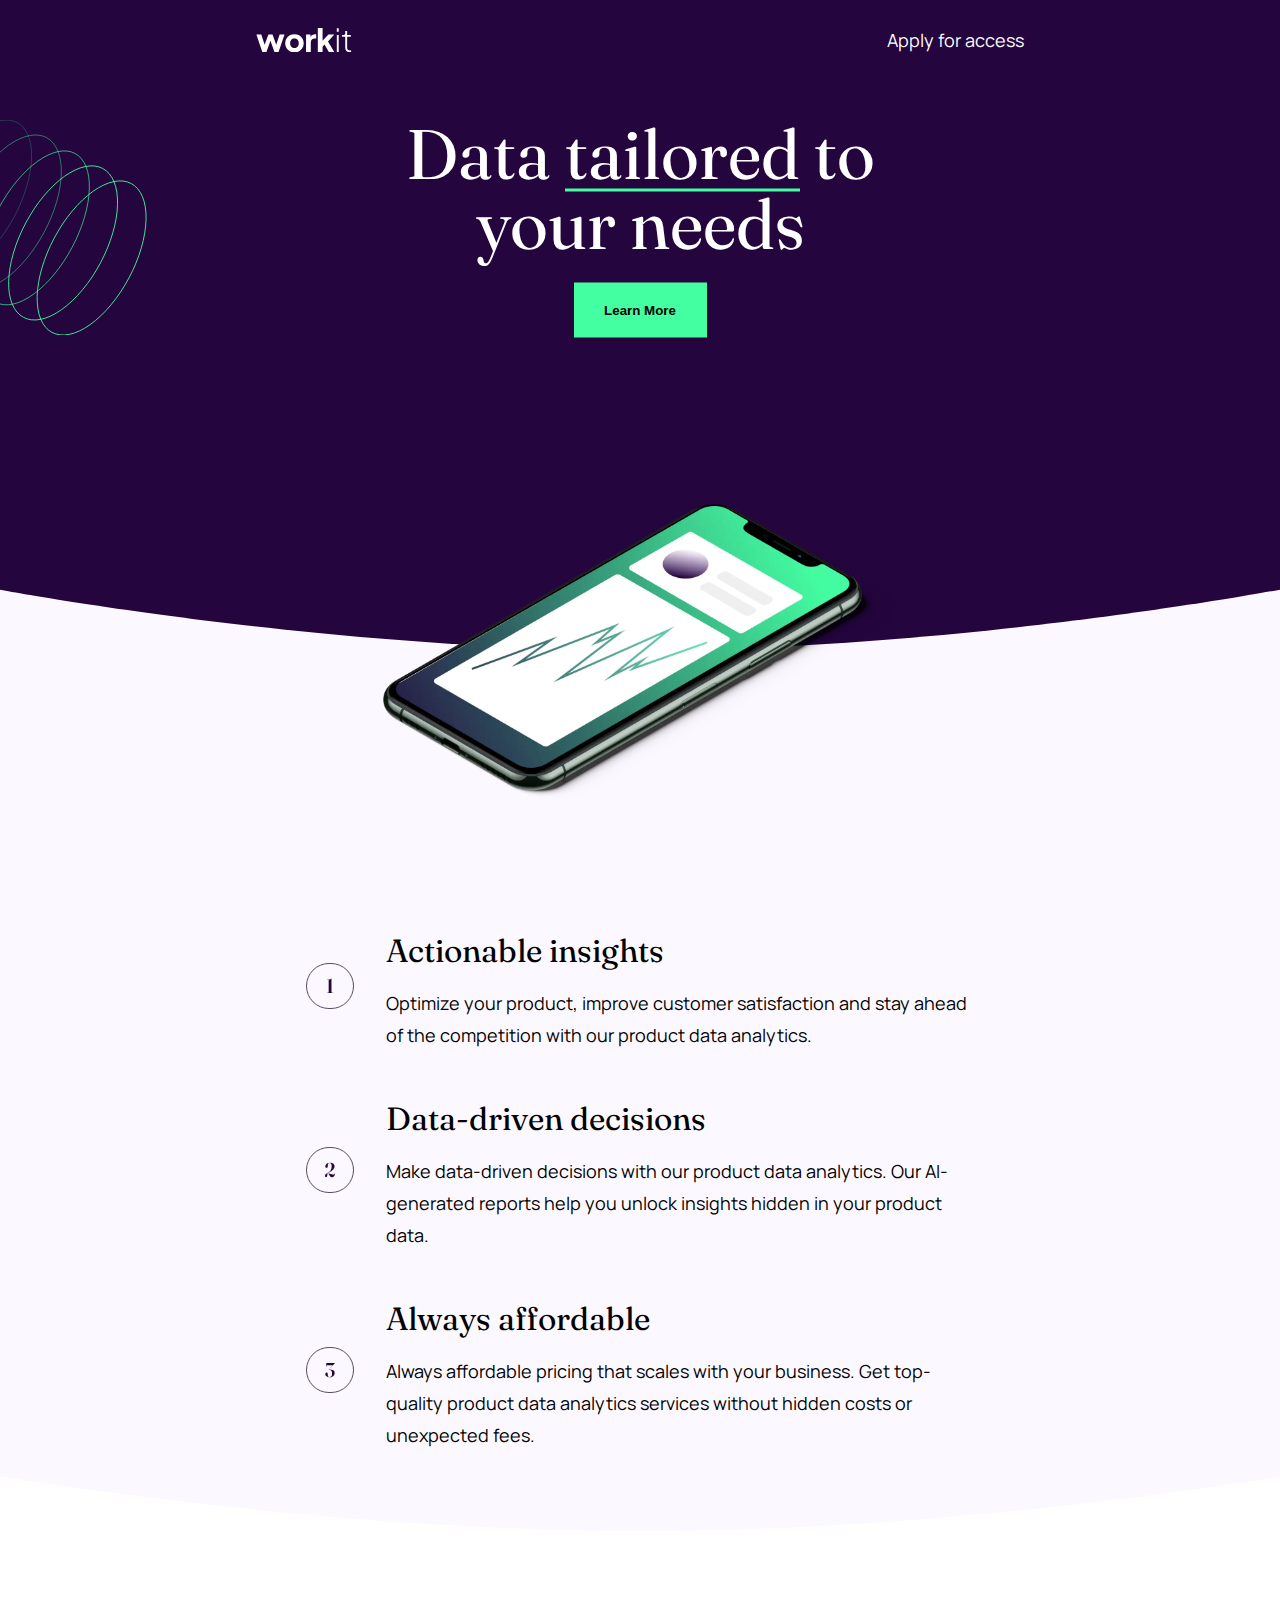
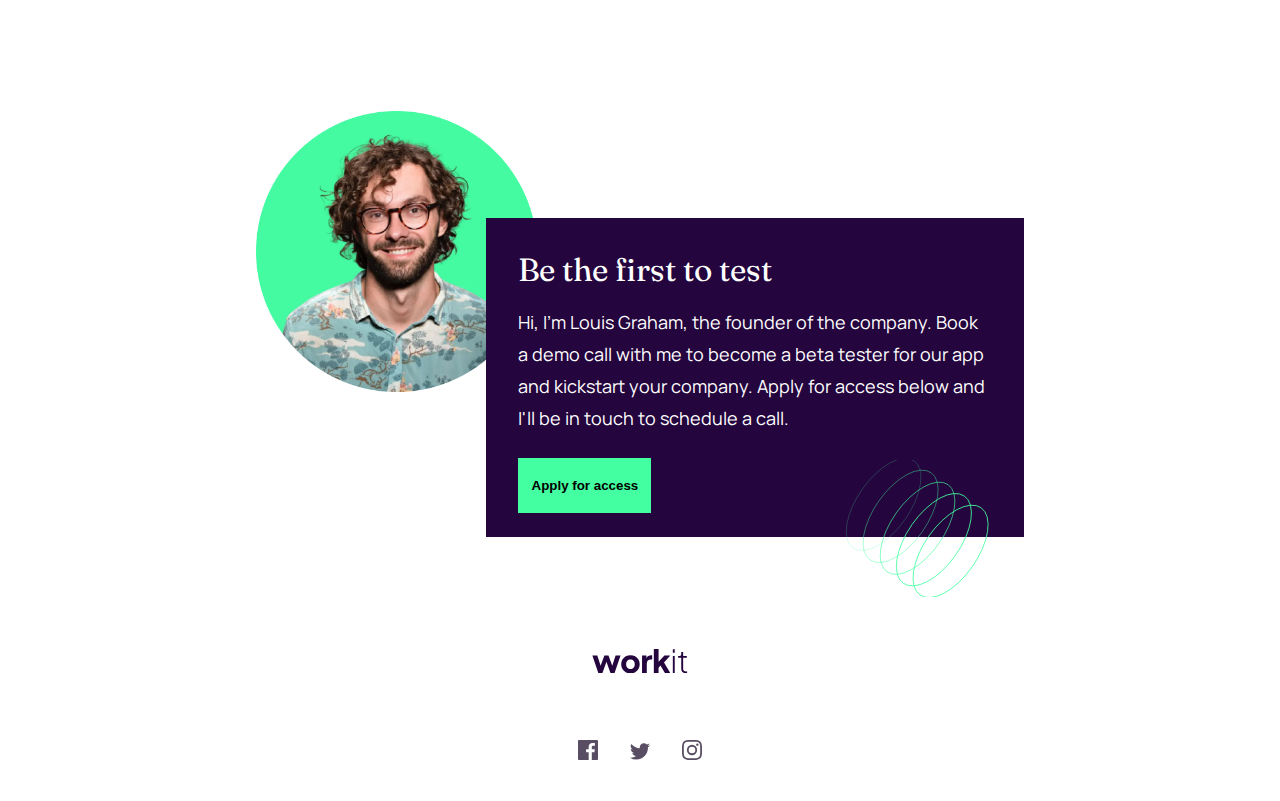
==== index.html @ 994908c3 "replace" ====
<!DOCTYPE html>
<html lang="en">
  <head>
    <meta charset="UTF-8" />
    <meta name="viewport" content="width=device-width, initial-scale=1.0" />

    <link
      rel="icon"
      type="image/png"
      sizes="32x32"
      href="./assets/images/favicon-32x32.png"
    />
    <link rel="stylesheet" href="utilities.css" />
    <link rel="stylesheet" href="style.css" />

    <title>Frontend Mentor | Workit landing page</title>
  </head>
  <body>
    <!-- header section -->
    <header>
      <div class="bg-mobile">
        <img
          src="starter-code/assets/images/bg-pattern-1.svg"
          class="pattern-1"
          alt="bg-pattern-1"
        />

        <div class="container">
          <div class="logo-and-access flex">
            <div class="logo">
              <a href="#"
                ><img src="starter-code/assets/images/logo-light.svg" alt="logo-light"
              /></a>
            </div>
            <div class="access underline"><a href="#">Apply for access</a></div>
          </div>
          <div class="title-and-btn">
            <h1 class="main-title title title-md">
              Data <span class="underline">tailored</span> to your needs
            </h1>
            <button class="btn">Learn More</button>
          </div>
          <div class="mobile">
            <img src="starter-code/assets/images/image-hero.webp" alt="bg-mobile" />
          </div>
        </div>
      </div>
    </header>

    <!-- Features section -->
    <section>
      <div class="features">
        <div class="container">
          <div class="feature-item-container flex">
            <div class="feature-item flex">
              <div>
                <img
                  src="starter-code/assets/images/numbers/Group.svg"
                  class="number"
                  alt="number-1"
                />
              </div>
              <div class="title-and-paragraph flex">
                <h2 class="title title-sm">Actionable insights</h2>
                <p>
                  Optimize your product, improve customer satisfaction and stay
                  ahead of the competition with our product data analytics.
                </p>
              </div>
            </div>
            <div class="feature-item flex">
              <div>
                <img
                  src="starter-code/assets/images/numbers/number-2.svg"
                  class="number"
                  alt="number-2"
                />
              </div>
              <div class="title-and-paragraph flex">
                <h2 class="title title-sm">Data-driven decisions</h2>
                <p>
                  Make data-driven decisions with our product data analytics.
                  Our AI-generated reports help you unlock insights hidden in
                  your product data.
                </p>
              </div>
            </div>
            <div class="feature-item flex">
              <div>
                <img
                  src="starter-code/assets/images/numbers/number-3.svg"
                  class="number"
                  alt="number-3"
                />
              </div>
              <div class="title-and-paragraph flex">
                <h2 class="title title-sm">Always affordable</h2>
                <p>
                  Always affordable pricing that scales with your business. Get
                  top-quality product data analytics services without hidden
                  costs or unexpected fees.
                </p>
              </div>
            </div>
          </div>
        </div>
      </div>
    </section>

    <!-- Last section -->
    <section class="last-section">
      <div class="container">
        <div class="founder-and-box">
          <div class="founder-img">
            <img src="starter-code/assets/images/image-founder.webp" alt="founder" />
          </div>

          <div class="blue-box">
            <h2 class="title title-sm">Be the first to test</h2>
            <p>
              Hi, I'm Louis Graham, the founder of the company. Book a demo call
              with me to become a beta tester for our app and kickstart your
              company. Apply for access below and I'll be in touch to schedule a
              call.
            </p>
            <button class="btn">Apply for access</button>
            <img src="starter-code/assets/images/bg-pattern-3.svg" class="pattern-3" alt="bg-pattern-3">
          </div>
        </div>
      </div>
    </section>

    <!-- footer section -->
    <footer>
      <div class="container">
        <div class="logo">
          <img src="starter-code/assets/images/logo-dark.svg" alt="logo" />
        </div>
        <div class="flex">
          <a href="#"
            ><img
              src="starter-code/assets/images/icon-facebook.svg"
              class="icon"
              alt="icon-facebook"
          /></a>
          <a href="#"
            ><img
              src="starter-code/assets/images/icon-twitter.svg"
              class="icon"
              alt="icon-twitter"
          /></a>
          <a href="#"
            ><img
              src="starter-code/assets/images/icon-instagram.svg"
              class="icon"
              alt="icon-instagram"
          /></a>
        </div>
      </div>
    </footer>
  </body>
</html>
---- utilities.css ----
@import url("https://fonts.googleapis.com/css2?family=Fraunces:opsz,wght@9..144,400;9..144,600&family=Manrope&display=swap");

:root {
  --btn-green: #44ffa1;
  --ghost-white: #fcf8ff;
  --gray-color: #584d62;
  --dark-purple: #24053e;
}

* {
  margin: 0;
  padding: 0;
  box-sizing: border-box;
}

body {
  font-family: "Manrope";
  font-size: 18px;
  line-height: 32px;
}

.container {
  max-width: 500px;
  padding: 0 16px;
  margin: 0 auto;
}

ul {
  list-style: none;
}

a {
  text-decoration: none;
  color: white;
}

img {
  width: 100%;
  height: 100%;
  object-fit: cover;
}

.title {
  font-family: "Fraunces";
  font-weight: normal;
}

.title-lg {
  font-size: 80px;
  line-height: 80px;
}

.title-md {
  font-size: 56px;
  line-height: 64px;
}

.title-sm {
  font-size: 32px;
  line-height: 40px;
}

.flex {
  display: flex;
  align-items: center;
  justify-content: space-between;
}

.btn {
  background-color: var(--btn-green);
  display: inline-block;
  width: 133px;
  height: 55px;
  border: none;
  outline: none;
  margin: 1.5rem 0;
  font-weight: 600;
  cursor: pointer;
  transition: all 0.4s ease-in;
}

.btn:hover {
  background: none;
  border: 1px solid var(--btn-green);
  color: var(--btn-green);
}

.icon {
  width: 20px;
}
---- style.css ----
/* ========== header section ========== */
.logo-and-access {
  padding-top: 1.5rem;
}

.logo {
  width: 95.76px;
  height: 24.61px;
}

.bg-mobile {
  background-image: url(starter-code/assets/images/bg-images/Rectangle.svg);
  background-position: bottom;
  background-repeat: no-repeat;
  background-size: cover;
  height: 481.71px;
  position: relative;
}

.main-title {
  color: white;
  max-width: 450px;
  margin: 0 auto;
}

.title-and-btn {
  text-align: center;
  position: absolute;
  top: 15rem;
  left: 50%;
  transform: translate(-50%, -50%);
  width: 100%;
}

.mobile {
  width: 320px;
  height: 184px;
  position: absolute;
  left: 50%;
  transform: translate(-50%);
  bottom: -90px;
  z-index: 10;
}

.underline {
  position: relative;
}

.underline::before {
  content: "";
  left: 0;
  right: 0;
  height: 3px;
  background: var(--btn-green);
  position: absolute;
  bottom: 5px;
  transition: right 0.4s ease;
}

.access.underline::before {
  height: 2px;
  bottom: 0;
  right: 100%;
}

.access.underline:hover::before {
  right: 0%;
}

.pattern-1 {
  display: none;
  width: 270.29px;
  height: 215.1px;
  position: absolute;
  left: -160px;
  top: 100px;
}

/* ========== Features section ========== */
.features {
  background-image: url(starter-code/assets/images/bg-images/Rectangle-pink.svg);
  background-position: bottom;
  background-repeat: no-repeat;
  background-size: cover;
  height: 1070.71px;
  position: relative;
  top: -80px;
  z-index: -10;
}

.features p {
  font-size: 18px;
}

.number {
  width: 48px;
  height: 46px;
  margin: 0 auto;
}

.features .container {
  text-align: center;
}

.feature-item-container {
  flex-direction: column;
  row-gap: 2rem;
  position: absolute;
  bottom: 80px;
  right: 50%;
  transform: translate(50%);
  width: 100%;
  max-width: 500px;
  padding: 0 16px;
}

.feature-item {
  flex-direction: column;
}

.title-and-paragraph {
  flex-direction: column;
  row-gap: 1rem;
}

/* ========== Last section ========== */
.blue-box {
  background: var(--dark-purple);
  color: white;
  text-align: center;
  padding: 2rem;
  padding-bottom: 0;
}

.blue-box h2 {
  margin-bottom: 1rem;
}

.founder-img {
  width: 281px;
  height: 281px;
  margin: 0 auto;
  position: relative;
  top: 50px;
  z-index: -5;
}

.founder-and-box {
  position: relative;
}

.pattern-3 {
  display: none;
  position: absolute;
  width: 173px;
  height: 137px;
  right: 20px;
  bottom: -60px;
}

/* ========== Footer section ========== */
footer {
  text-align: center;
}

footer .logo {
  margin: 4rem auto;
}

footer .flex {
  justify-content: center;
  gap: 2rem;
  margin-bottom: 2rem;
}

/* Media query */
@media (max-width: 374px) {
  .main-title {
    font-size: 32px;
    line-height: 40px;
  }
}

@media (min-width: 768px) {
  .container {
    max-width: 689px;
  }

  .bg-mobile {
    background-image: url(starter-code/assets/images/bg-images/Rectangle-tab.svg);
    height: 540.24px;
  }

  .features {
    background-image: url(starter-code/assets/images/bg-images/Rectangle-pink-tab.svg);
    height: 920.73px;
  }

  .feature-item-container {
    max-width: 573px;
    row-gap: 3rem;
  }

  .feature-item {
    flex-direction: row;
    gap: 2rem;
  }

  .features .container {
    text-align: left;
  }

  .features h2 {
    width: 100%;
  }

  .number {
    width: 48px;
    height: 46px;
    margin: 0 auto;
  }

  .mobile {
    width: 514px;
    height: 296px;
    bottom: -150px;
  }

  .founder-and-box {
    height: 526px;
  }

  .founder-img {
    position: absolute;
    left: 0;
    top: 20px;
  }

  .blue-box {
    text-align: left;
    width: 70%;
    position: absolute;
    bottom: 0;
    right: 0;
  }

  .pattern-1,
  .pattern-3 {
    display: block;
  }
}

@media (min-width: 1024px) {
  .container {
    max-width: 800px;
  }

  .bg-mobile {
    background-image: url(starter-code/assets/images/bg-images/Rectangle-desktop.svg);
    height: 650px;
  }

  .features {
    background-image: url(starter-code/assets/images/bg-images/Rectangle-pink-desktop.svg);
    height: 960.71px;
  }

  .feature-item-container {
    max-width: 700px;
  }

  .feature-item {
    row-gap: 1.5rem;
  }

  .mobile {
    width: 514px;
    height: 296px;
  }

  .main-title {
    max-width: 600px;
    font-size: 70px;
    line-height: 70px;
  }

  .founder-img {
    left: 0;
    top: 100px;
  }

  .blue-box {
    text-align: left;
    width: 70%;
    position: absolute;
    bottom: 0;
    right: 0;
  }

  footer {
    margin-top: 7rem;
  }

  .pattern-1 {
    left: -100px;
    top: 120px;
  }
}

@media (min-width: 1440px) {
  .container {
    max-width: 1114px;
  }

  .bg-mobile {
    height: 730px;
  }

  .mobile {
    width: 767px;
    height: 441px;
    bottom: -200px;
  }

  .main-title {
    max-width: 600px;
    font-size: 80px;
    line-height: 80px;
  }

  .feature-item-container {
    max-width: 1114px;
    flex-direction: row;
    gap: 2.5rem;
    bottom: 270px;
  }

  .feature-item {
    flex-direction: column;
    text-align: center;
  }

  .founder-img {
    width: 477px;
    height: 477px;
  }

  .blue-box {
    width: 60%;
    padding: 4rem 4rem 2rem 4rem;
  }

  .founder-and-box {
    height: 647.74px;
  }

  footer {
    margin-top: 10rem;
  }
}
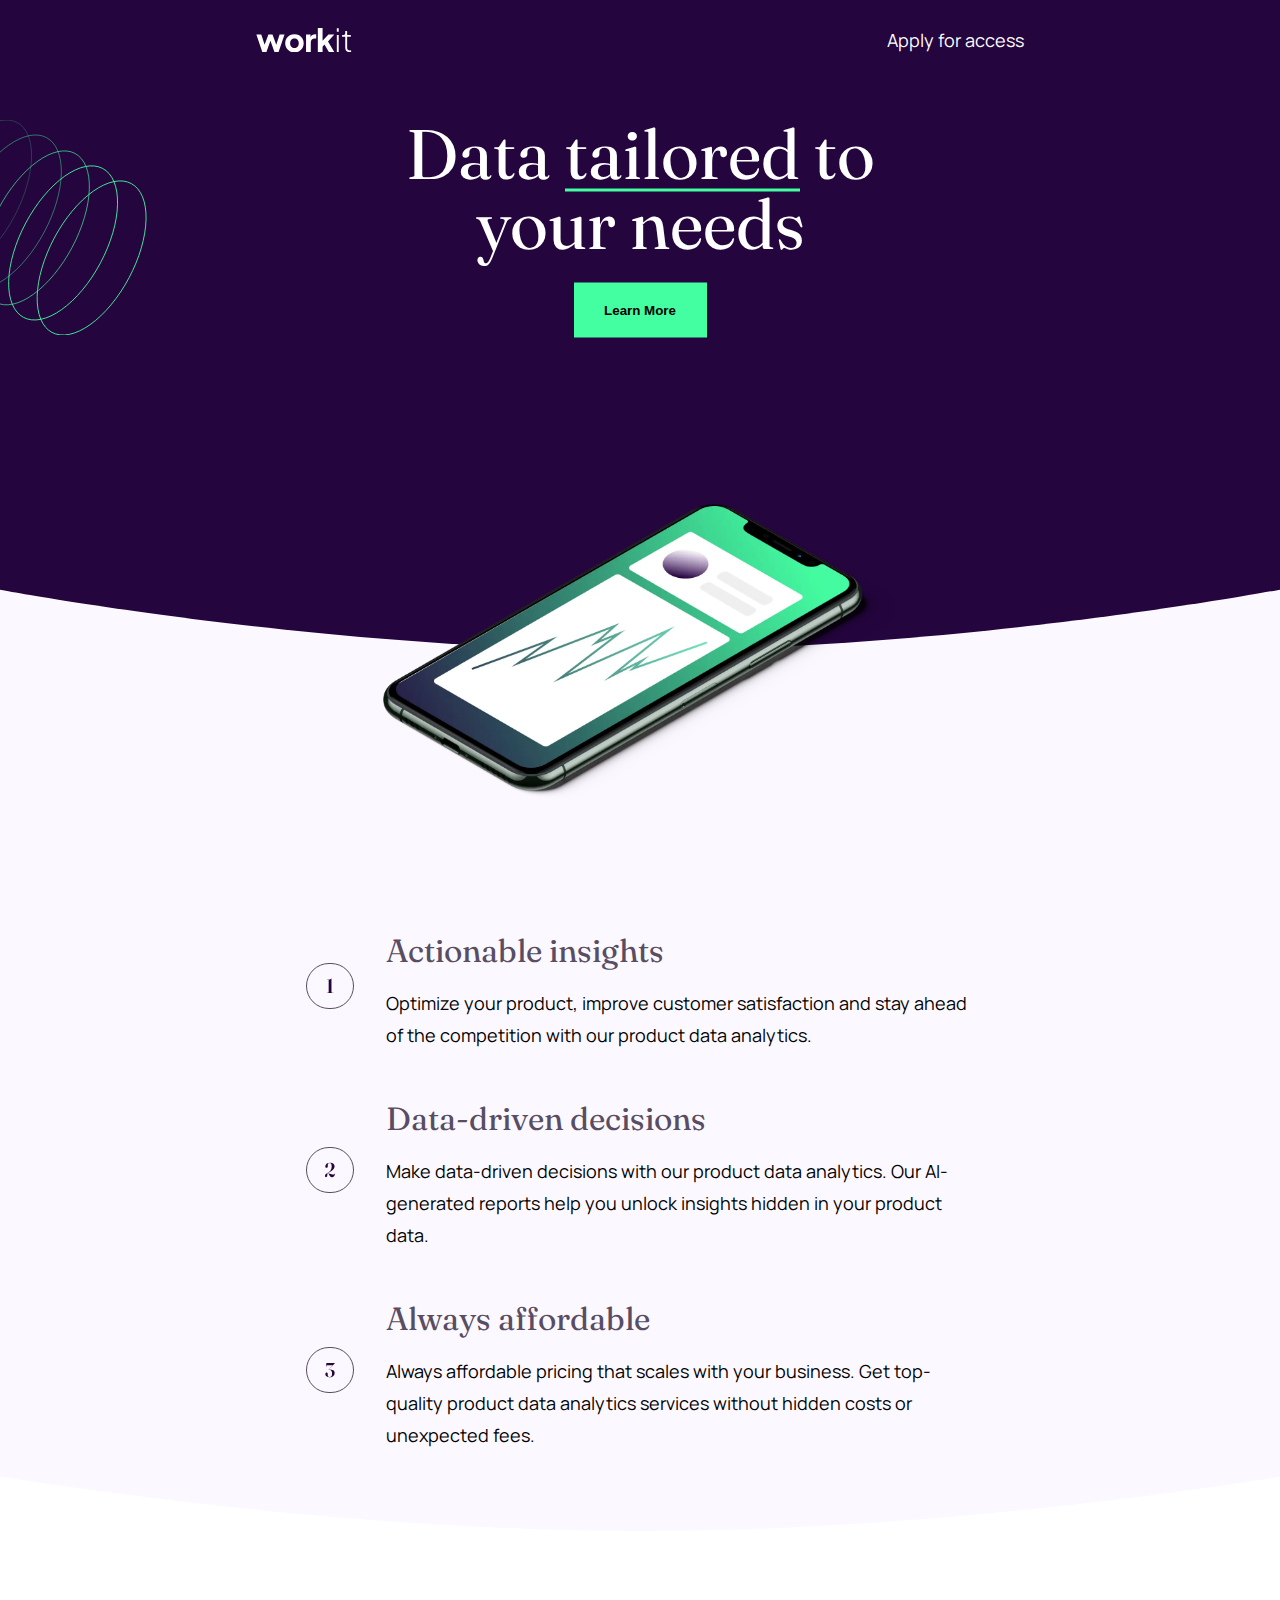
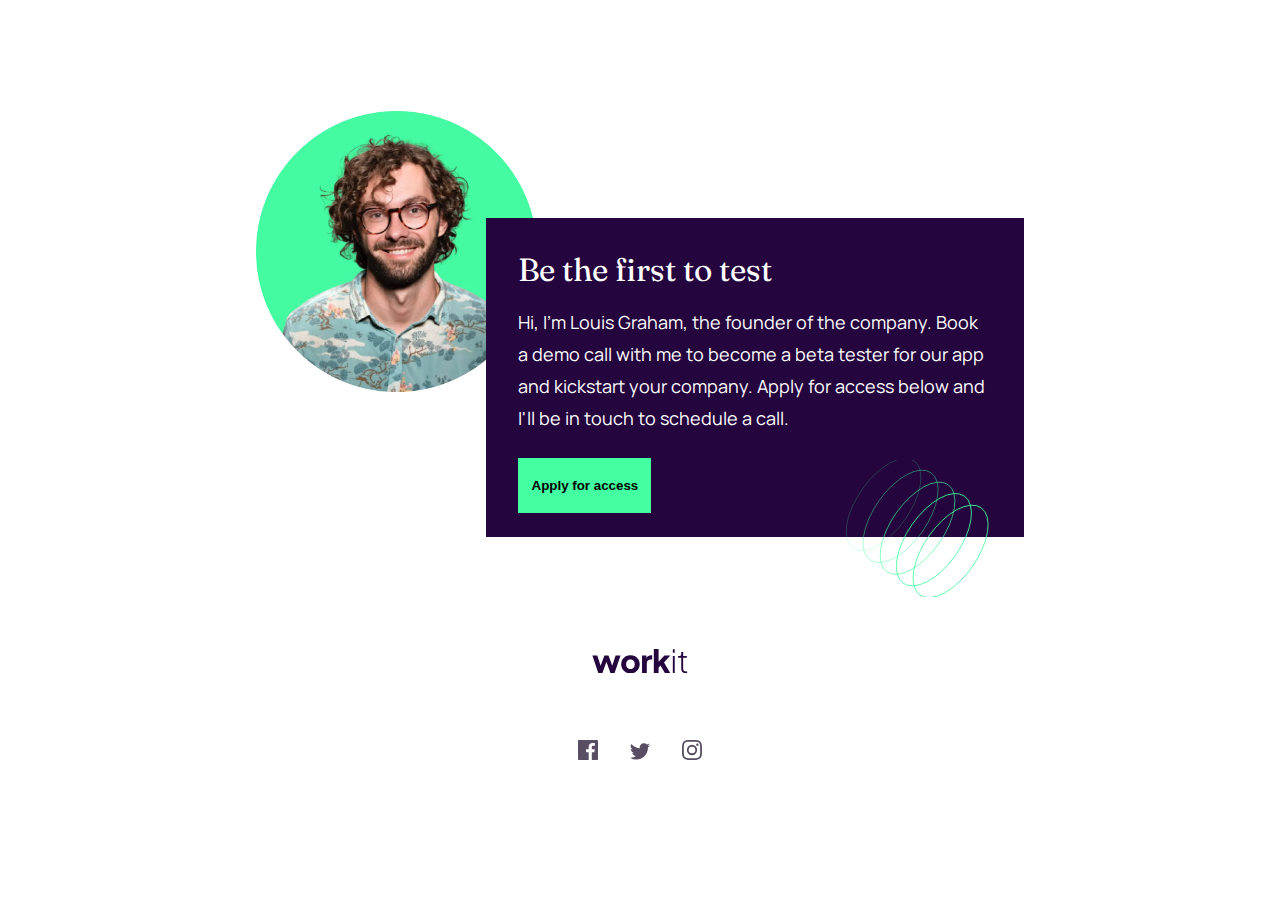
==== commit 522e2ace: "add some font color and margin" ====
--- a/index.html
+++ b/index.html
@@ -29,7 +29,9 @@
           <div class="logo-and-access flex">
             <div class="logo">
               <a href="#"
-                ><img src="starter-code/assets/images/logo-light.svg" alt="logo-light"
+                ><img
+                  src="starter-code/assets/images/logo-light.svg"
+                  alt="logo-light"
               /></a>
             </div>
             <div class="access underline"><a href="#">Apply for access</a></div>
@@ -41,7 +43,10 @@
             <button class="btn">Learn More</button>
           </div>
           <div class="mobile">
-            <img src="starter-code/assets/images/image-hero.webp" alt="bg-mobile" />
+            <img
+              src="starter-code/assets/images/image-hero.webp"
+              alt="bg-mobile"
+            />
           </div>
         </div>
       </div>
@@ -61,7 +66,7 @@
                 />
               </div>
               <div class="title-and-paragraph flex">
-                <h2 class="title title-sm">Actionable insights</h2>
+                <h2 class="title title-sm gray">Actionable insights</h2>
                 <p>
                   Optimize your product, improve customer satisfaction and stay
                   ahead of the competition with our product data analytics.
@@ -77,7 +82,7 @@
                 />
               </div>
               <div class="title-and-paragraph flex">
-                <h2 class="title title-sm">Data-driven decisions</h2>
+                <h2 class="title title-sm gray">Data-driven decisions</h2>
                 <p>
                   Make data-driven decisions with our product data analytics.
                   Our AI-generated reports help you unlock insights hidden in
@@ -94,7 +99,7 @@
                 />
               </div>
               <div class="title-and-paragraph flex">
-                <h2 class="title title-sm">Always affordable</h2>
+                <h2 class="title title-sm gray">Always affordable</h2>
                 <p>
                   Always affordable pricing that scales with your business. Get
                   top-quality product data analytics services without hidden
@@ -112,7 +117,10 @@
       <div class="container">
         <div class="founder-and-box">
           <div class="founder-img">
-            <img src="starter-code/assets/images/image-founder.webp" alt="founder" />
+            <img
+              src="starter-code/assets/images/image-founder.webp"
+              alt="founder"
+            />
           </div>
 
           <div class="blue-box">
@@ -124,7 +132,11 @@
               call.
             </p>
             <button class="btn">Apply for access</button>
-            <img src="starter-code/assets/images/bg-pattern-3.svg" class="pattern-3" alt="bg-pattern-3">
+            <img
+              src="starter-code/assets/images/bg-pattern-3.svg"
+              class="pattern-3"
+              alt="bg-pattern-3"
+            />
           </div>
         </div>
       </div>
--- a/utilities.css
+++ b/utilities.css
@@ -88,3 +88,9 @@
 .icon {
   width: 20px;
 }
+
+.gray{
+  color: var(--gray-color);
+}
+
+
--- a/style.css
+++ b/style.css
@@ -161,6 +161,7 @@
 /* ========== Footer section ========== */
 footer {
   text-align: center;
+  margin-bottom: 8rem;
 }
 
 footer .logo {
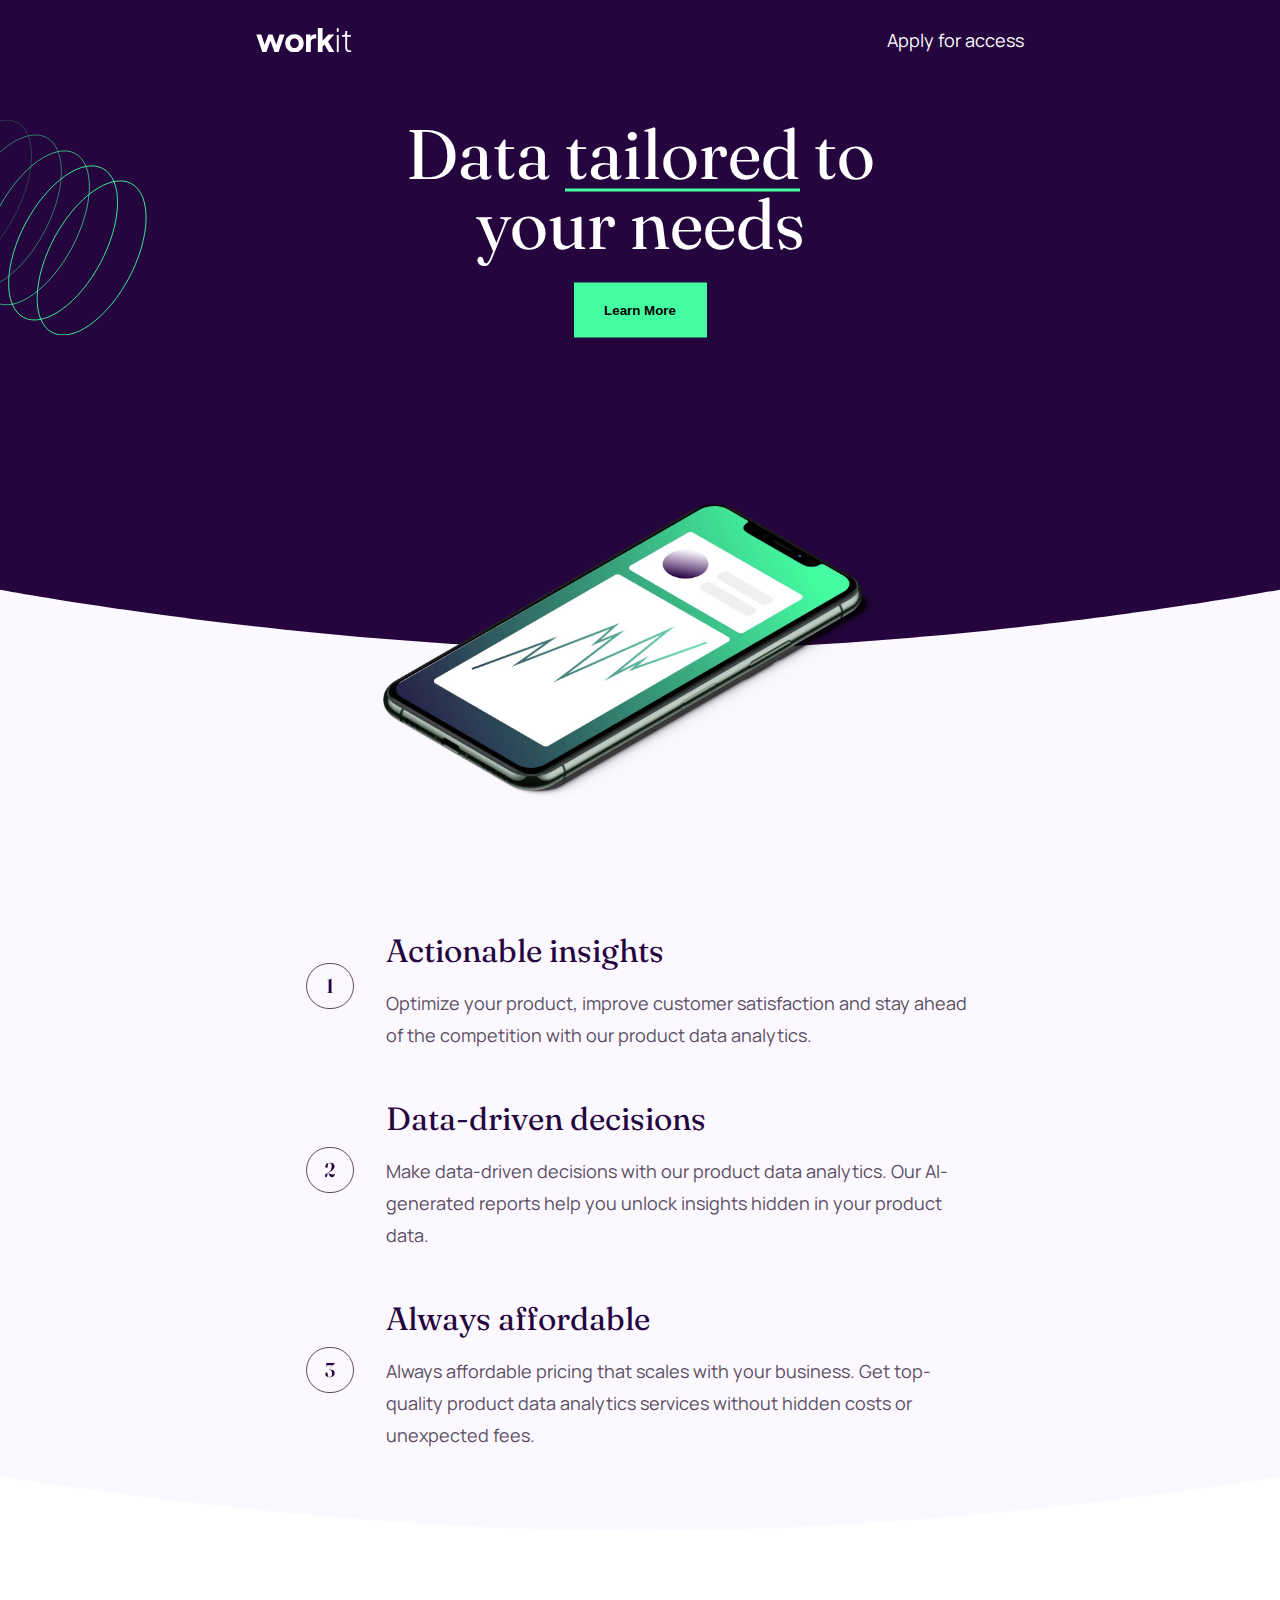
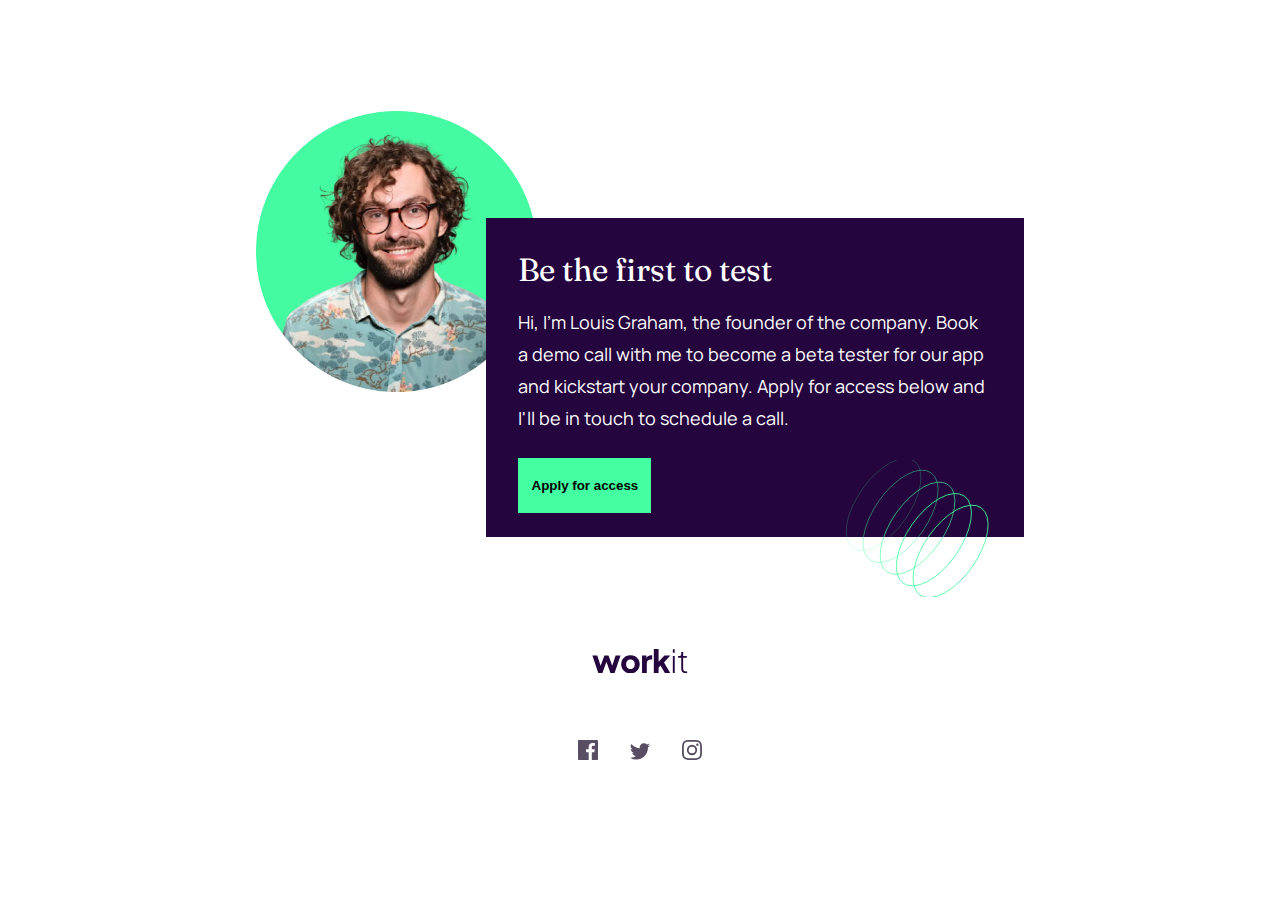
==== commit 0e270015: "font color change" ====
--- a/index.html
+++ b/index.html
@@ -66,8 +66,8 @@
                 />
               </div>
               <div class="title-and-paragraph flex">
-                <h2 class="title title-sm gray">Actionable insights</h2>
-                <p>
+                <h2 class="title title-sm purple">Actionable insights</h2>
+                <p class="gray">
                   Optimize your product, improve customer satisfaction and stay
                   ahead of the competition with our product data analytics.
                 </p>
@@ -82,8 +82,8 @@
                 />
               </div>
               <div class="title-and-paragraph flex">
-                <h2 class="title title-sm gray">Data-driven decisions</h2>
-                <p>
+                <h2 class="title title-sm purple">Data-driven decisions</h2>
+                <p class="gray">
                   Make data-driven decisions with our product data analytics.
                   Our AI-generated reports help you unlock insights hidden in
                   your product data.
@@ -99,8 +99,8 @@
                 />
               </div>
               <div class="title-and-paragraph flex">
-                <h2 class="title title-sm gray">Always affordable</h2>
-                <p>
+                <h2 class="title title-sm purple">Always affordable</h2>
+                <p class="gray">
                   Always affordable pricing that scales with your business. Get
                   top-quality product data analytics services without hidden
                   costs or unexpected fees.
--- a/utilities.css
+++ b/utilities.css
@@ -89,8 +89,10 @@
   width: 20px;
 }
 
-.gray{
+.gray {
   color: var(--gray-color);
 }
 
-
+.purple {
+  color: var(--dark-purple);
+}
